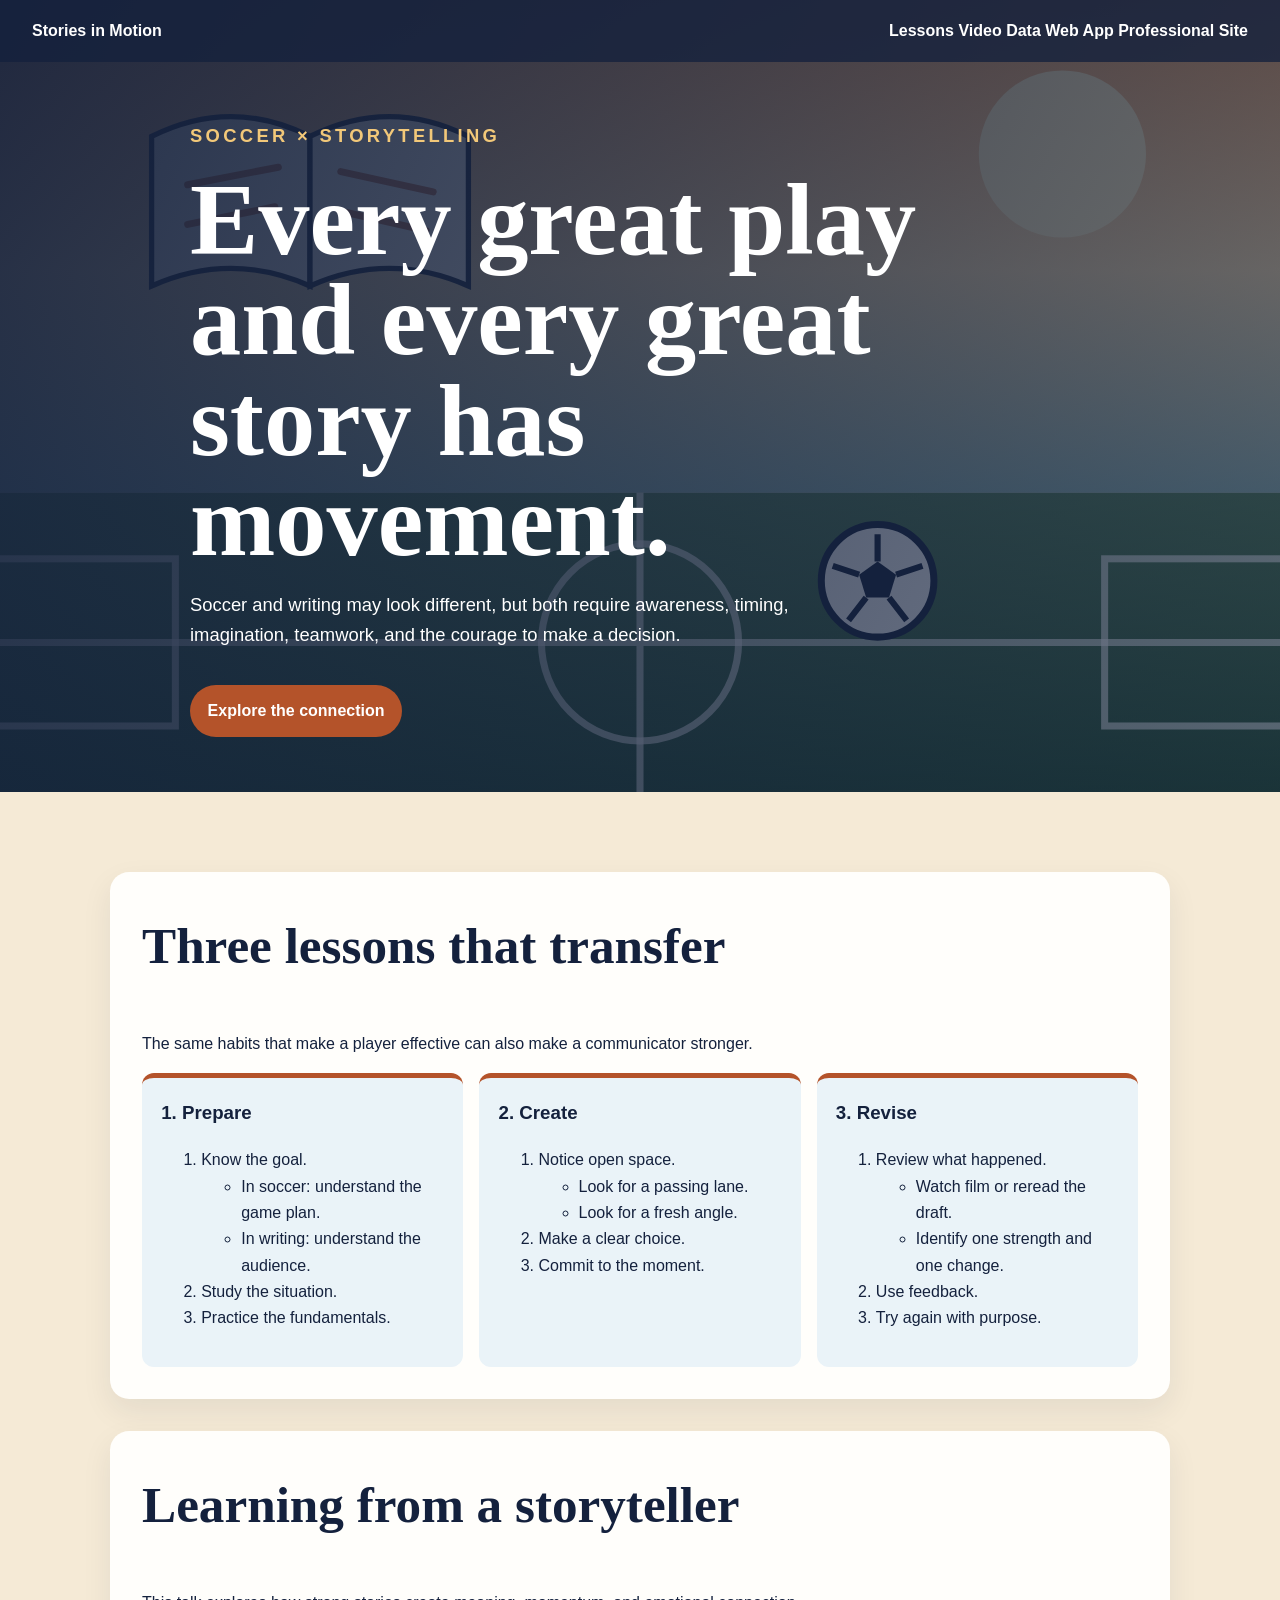
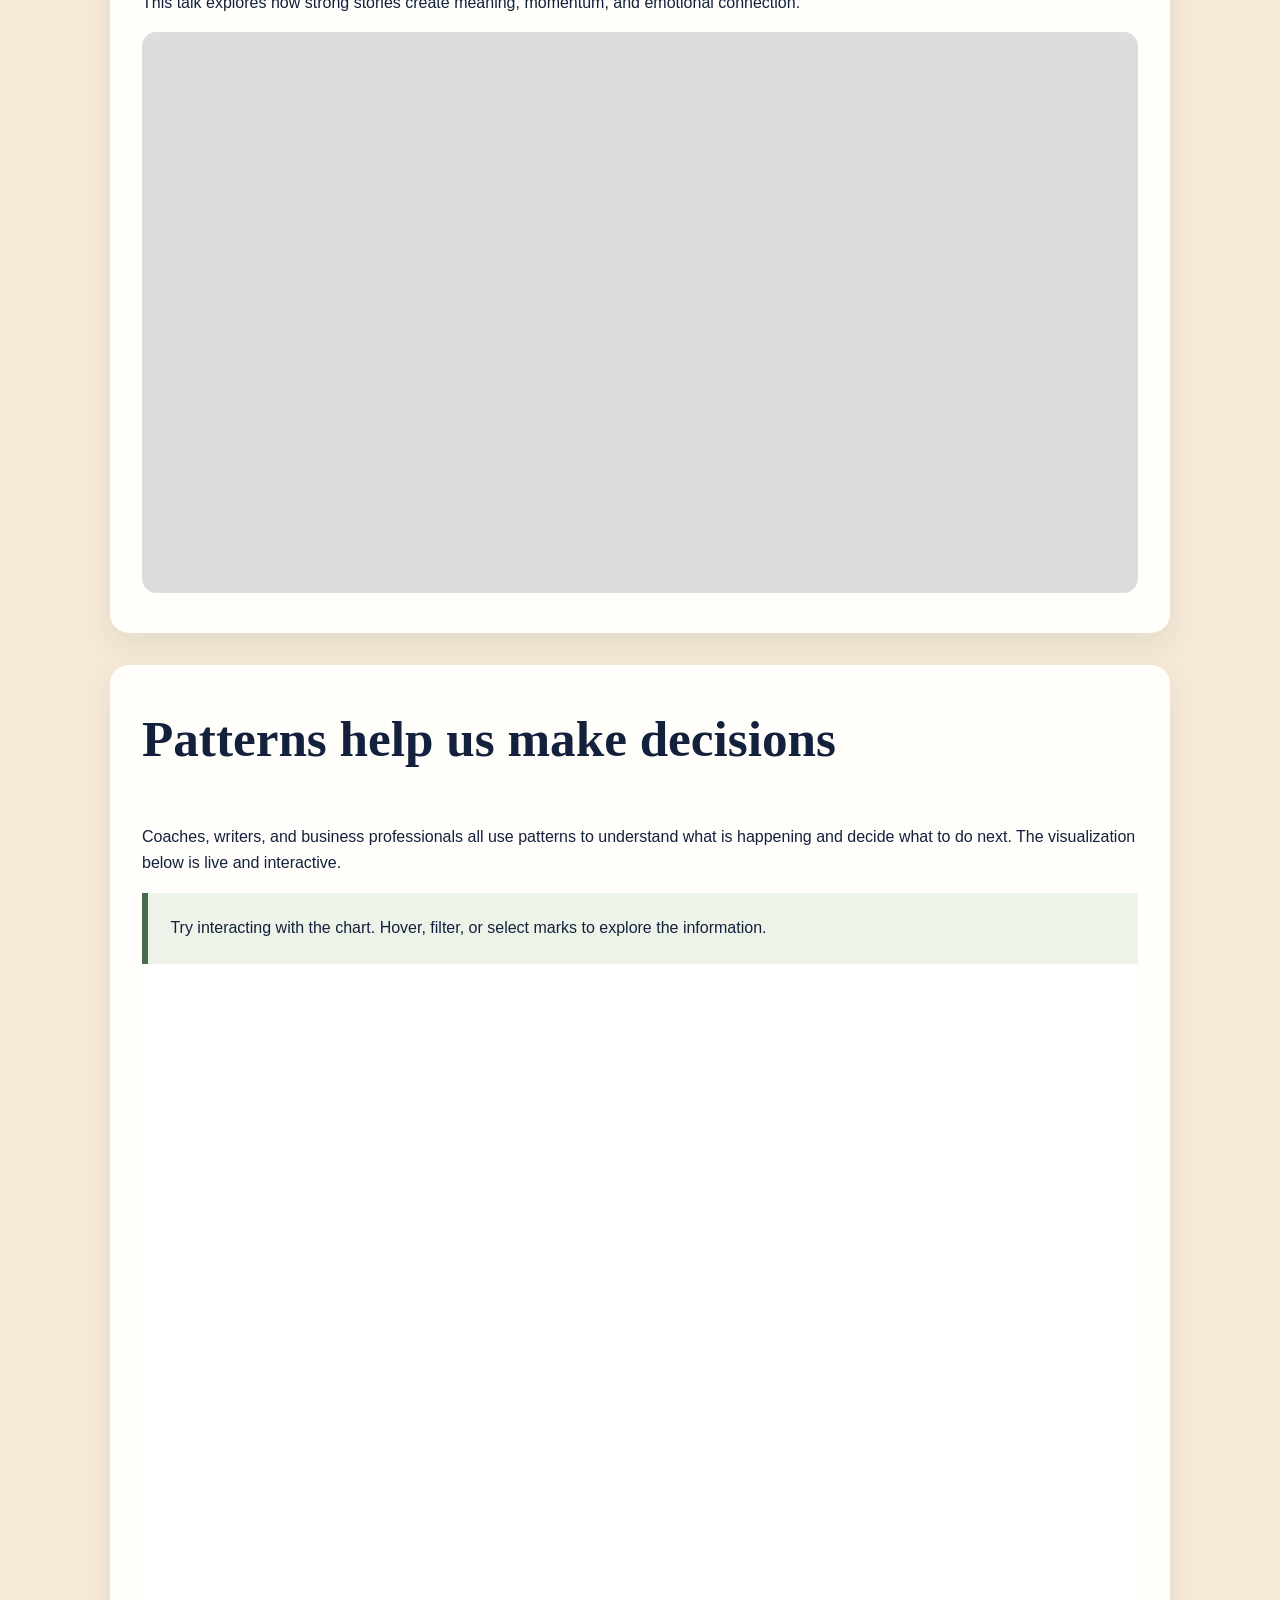
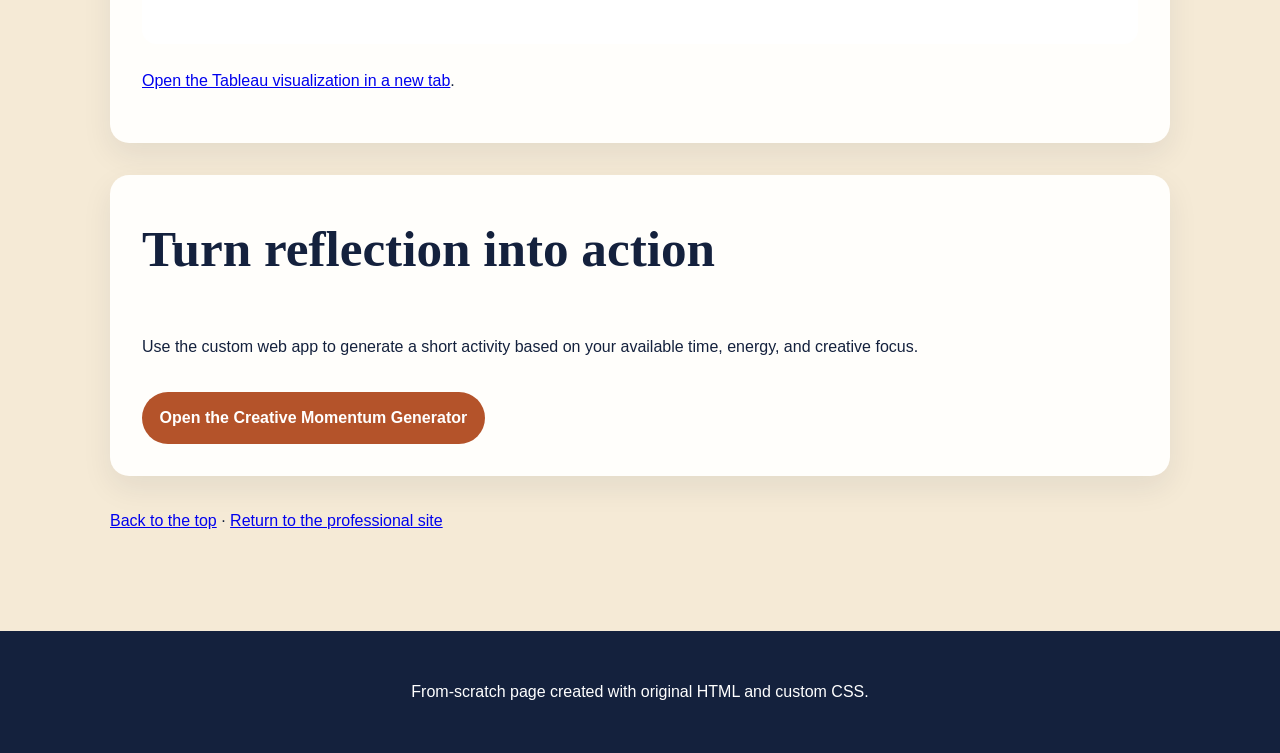
==== scratch.html @ 2864b93c "upload final website commite directly to the main branch" ====
<!doctype html>
<html lang="en">
<head>
  <meta charset="utf-8">
  <meta name="viewport" content="width=device-width, initial-scale=1">
  <meta name="description" content="A from-scratch page exploring the connection between storytelling and soccer.">
  <title>Stories in Motion | Scratch Page</title>
  <link rel="icon" href="assets/img/favicon.svg" type="image/svg+xml">
  <link rel="stylesheet" href="assets/css/scratch.css">
</head>
<body id="top">
  <!-- This page is intentionally built from scratch without Bootstrap. -->
  <header class="scratch-header">
    <nav class="scratch-nav" aria-label="Scratch page navigation">
      <a href="#top">Stories in Motion</a>
      <div>
        <a href="#lessons">Lessons</a>
        <a href="#video">Video</a>
        <a href="#data">Data</a>
        <a href="app.html">Web App</a>
        <a href="index.html">Professional Site</a>
      </div>
    </nav>

    <div class="hero-inner">
      <p class="kicker">Soccer × Storytelling</p>
      <h1>Every great play and every great story has movement.</h1>
      <p>Soccer and writing may look different, but both require awareness, timing, imagination, teamwork, and the courage to make a decision.</p>
      <a class="scratch-button" href="#lessons">Explore the connection</a>
    </div>
  </header>

  <main class="content-wrap">
    <!-- DIV 1: Intro block -->
    <div class="story-block" id="lessons">
      <h2>Three lessons that transfer</h2>
      <p>The same habits that make a player effective can also make a communicator stronger.</p>

      <div class="three-column">
        <!-- DIV 2 -->
        <div class="lesson-card">
          <h3>1. Prepare</h3>
          <ol>
            <li>Know the goal.
              <ul>
                <li>In soccer: understand the game plan.</li>
                <li>In writing: understand the audience.</li>
              </ul>
            </li>
            <li>Study the situation.</li>
            <li>Practice the fundamentals.</li>
          </ol>
        </div>

        <!-- DIV 3 -->
        <div class="lesson-card">
          <h3>2. Create</h3>
          <ol>
            <li>Notice open space.
              <ul>
                <li>Look for a passing lane.</li>
                <li>Look for a fresh angle.</li>
              </ul>
            </li>
            <li>Make a clear choice.</li>
            <li>Commit to the moment.</li>
          </ol>
        </div>

        <!-- DIV 4 -->
        <div class="lesson-card">
          <h3>3. Revise</h3>
          <ol>
            <li>Review what happened.
              <ul>
                <li>Watch film or reread the draft.</li>
                <li>Identify one strength and one change.</li>
              </ul>
            </li>
            <li>Use feedback.</li>
            <li>Try again with purpose.</li>
          </ol>
        </div>
      </div>
    </div>

    <div class="story-block" id="video">
      <h2>Learning from a storyteller</h2>
      <p>This talk explores how strong stories create meaning, momentum, and emotional connection.</p>
      <iframe
        class="media-frame"
        src="https://www.youtube.com/embed/KxDwieKpawg"
        title="The clues to a great story by Andrew Stanton"
        allow="accelerometer; autoplay; clipboard-write; encrypted-media; gyroscope; picture-in-picture; web-share"
        referrerpolicy="strict-origin-when-cross-origin"
        allowfullscreen>
      </iframe>
    </div>

    <div class="story-block" id="data">
      <h2>Patterns help us make decisions</h2>
      <p>Coaches, writers, and business professionals all use patterns to understand what is happening and decide what to do next. The visualization below is live and interactive.</p>
      <div class="callout">
        Try interacting with the chart. Hover, filter, or select marks to explore the information.
      </div>
      <iframe
        class="tableau-frame"
        src="https://public.tableau.com/views/RegionalSampleWorkbook/Flights?:showVizHome=no&amp;:embed=true"
        title="Interactive Tableau Public sample visualization"
        loading="lazy">
      </iframe>
      <p><a href="https://public.tableau.com/views/RegionalSampleWorkbook/Flights?:showVizHome=no" target="_blank" rel="noopener">Open the Tableau visualization in a new tab</a>.</p>
    </div>

    <div class="story-block">
      <h2>Turn reflection into action</h2>
      <p>Use the custom web app to generate a short activity based on your available time, energy, and creative focus.</p>
      <a class="scratch-button" href="app.html">Open the Creative Momentum Generator</a>
    </div>

    <p><a href="#top">Back to the top</a> · <a href="index.html">Return to the professional site</a></p>
  </main>

  <footer class="scratch-footer">
    <p>From-scratch page created with original HTML and custom CSS.</p>
  </footer>
</body>
</html>
---- assets/css/scratch.css ----
:root {
  --navy: #14213d;
  --sand: #f5ead6;
  --rust: #b4532a;
  --field: #486b4a;
  --sky: #eaf3f8;
  --white: #fffefb;
}

* {
  box-sizing: border-box;
}

html {
  scroll-behavior: smooth;
}

body {
  margin: 0;
  color: var(--navy);
  background: var(--sand);
  font-family: "Trebuchet MS", Arial, sans-serif;
  line-height: 1.65;
}

.scratch-header {
  min-height: 88vh;
  display: grid;
  align-items: center;
  padding: 2rem;
  color: white;
  background:
    linear-gradient(115deg, rgba(20, 33, 61, 0.94), rgba(20, 33, 61, 0.58)),
    url("../img/story-field.svg") center/cover no-repeat;
}

.scratch-nav {
  position: absolute;
  top: 0;
  left: 0;
  width: 100%;
  padding: 1.1rem 2rem;
  display: flex;
  flex-wrap: wrap;
  gap: 1rem;
  justify-content: space-between;
  align-items: center;
  background: rgba(20, 33, 61, 0.78);
}

.scratch-nav a {
  color: white;
  text-decoration: none;
  font-weight: 700;
}

.scratch-nav a:hover {
  text-decoration: underline;
}

.hero-inner {
  width: min(900px, 100%);
  margin: 0 auto;
  padding-top: 3rem;
}

.kicker {
  color: #f2c879;
  font-weight: 800;
  letter-spacing: 0.18em;
  text-transform: uppercase;
}

.scratch-header h1 {
  max-width: 850px;
  margin: 0.2rem 0 1rem;
  font-family: Georgia, "Times New Roman", serif;
  font-size: clamp(3rem, 8vw, 6.5rem);
  line-height: 0.98;
}

.hero-inner p {
  max-width: 650px;
  font-size: 1.15rem;
}

.scratch-button {
  display: inline-block;
  margin-top: 1rem;
  padding: 0.8rem 1.1rem;
  border-radius: 999px;
  background: var(--rust);
  color: white;
  text-decoration: none;
  font-weight: 800;
}

.scratch-button:hover {
  background: #8f3f1e;
}

.content-wrap {
  width: min(1060px, calc(100% - 2rem));
  margin: 0 auto;
  padding: 5rem 0;
}

.story-block {
  margin-bottom: 2rem;
  padding: 2rem;
  border-radius: 1.2rem;
  background: var(--white);
  box-shadow: 0 12px 30px rgba(20, 33, 61, 0.08);
}

.story-block h2 {
  margin-top: 0;
  font-family: Georgia, "Times New Roman", serif;
  font-size: clamp(2rem, 5vw, 3.2rem);
}

.three-column {
  display: grid;
  grid-template-columns: repeat(3, 1fr);
  gap: 1rem;
}

.lesson-card {
  padding: 1.2rem;
  border-top: 5px solid var(--rust);
  border-radius: 0.75rem;
  background: var(--sky);
}

.lesson-card h3 {
  margin-top: 0;
}

.media-frame {
  width: 100%;
  aspect-ratio: 16 / 9;
  border: 0;
  border-radius: 0.9rem;
  background: #ddd;
}

.tableau-frame {
  width: 100%;
  min-height: 680px;
  border: 0;
  border-radius: 0.9rem;
  background: white;
}

.callout {
  padding: 1.4rem;
  border-left: 6px solid var(--field);
  background: #edf3e9;
}

.scratch-footer {
  padding: 2rem;
  text-align: center;
  background: var(--navy);
  color: white;
}

.scratch-footer a {
  color: #f2c879;
}

@media (max-width: 800px) {
  .three-column {
    grid-template-columns: 1fr;
  }

  .scratch-nav {
    position: static;
  }

  .scratch-header {
    padding: 0;
  }

  .hero-inner {
    padding: 5rem 1.2rem;
  }

  .tableau-frame {
    min-height: 520px;
  }
}
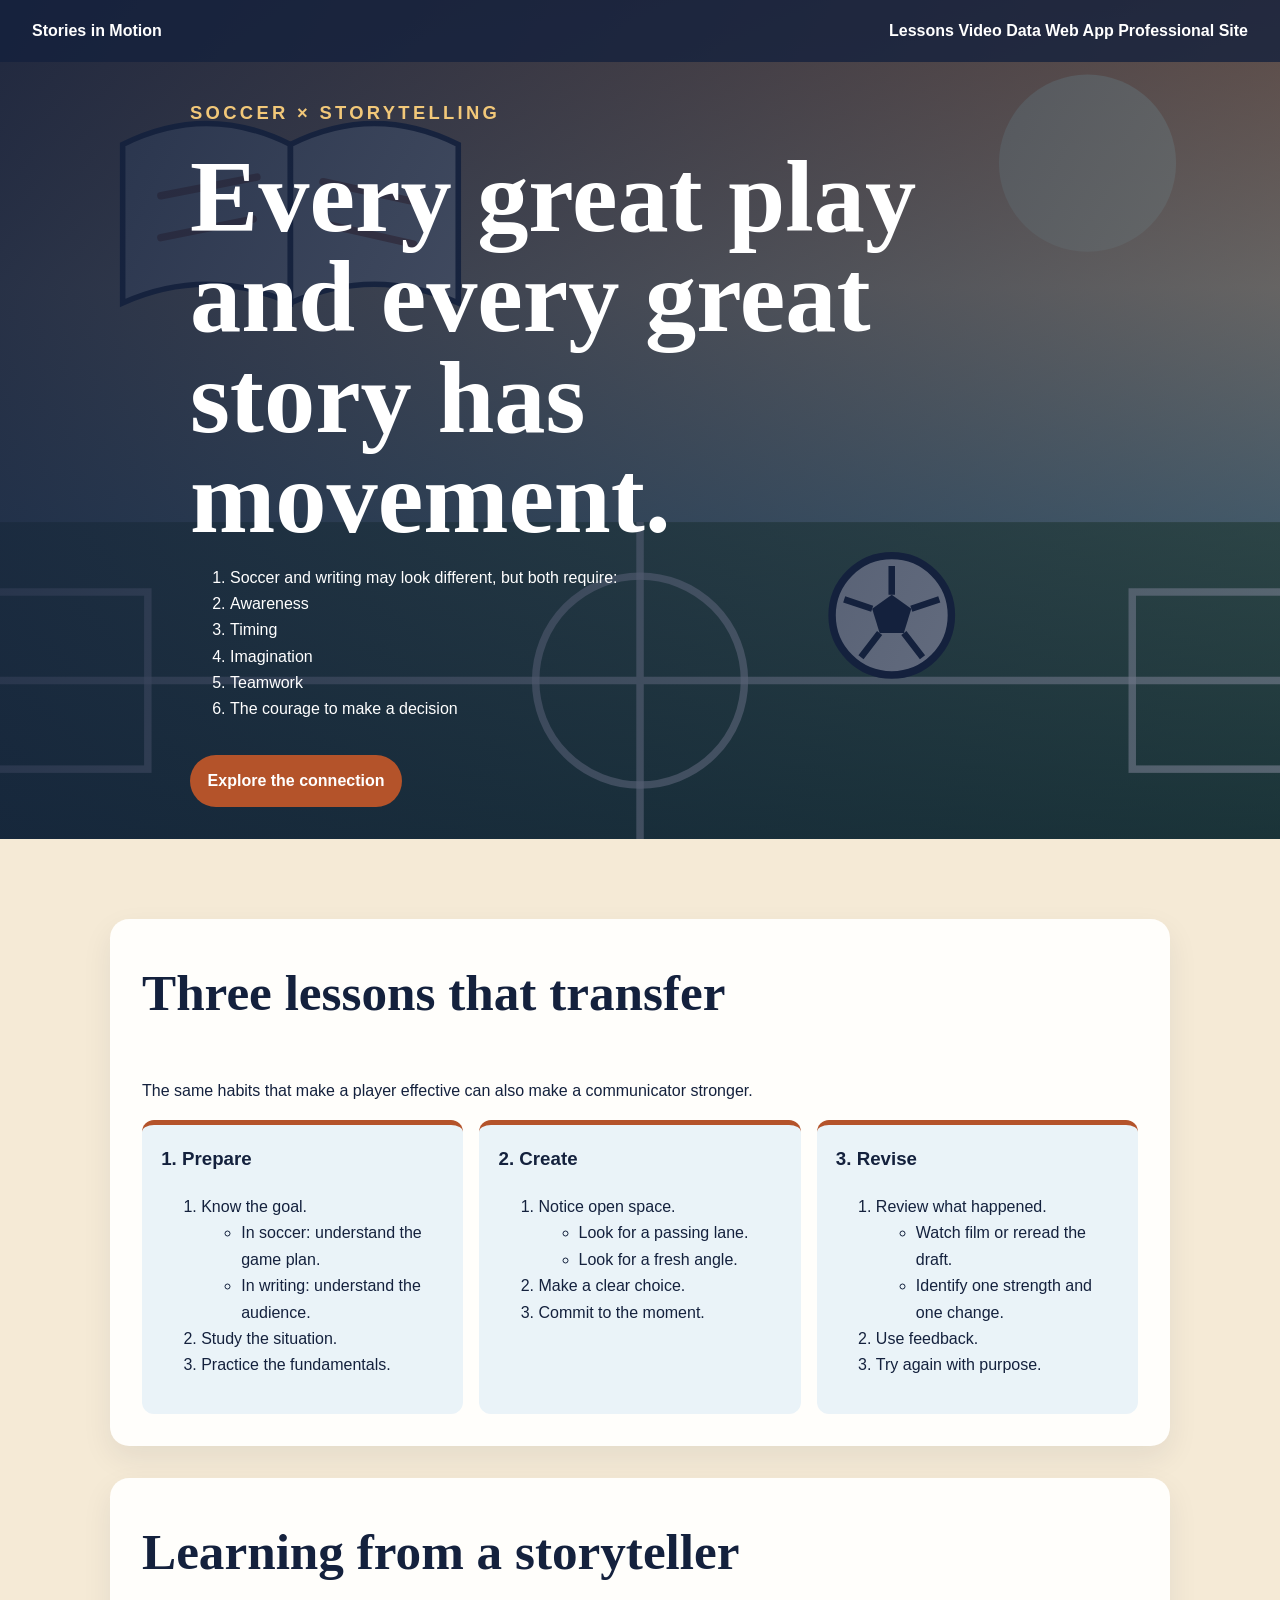
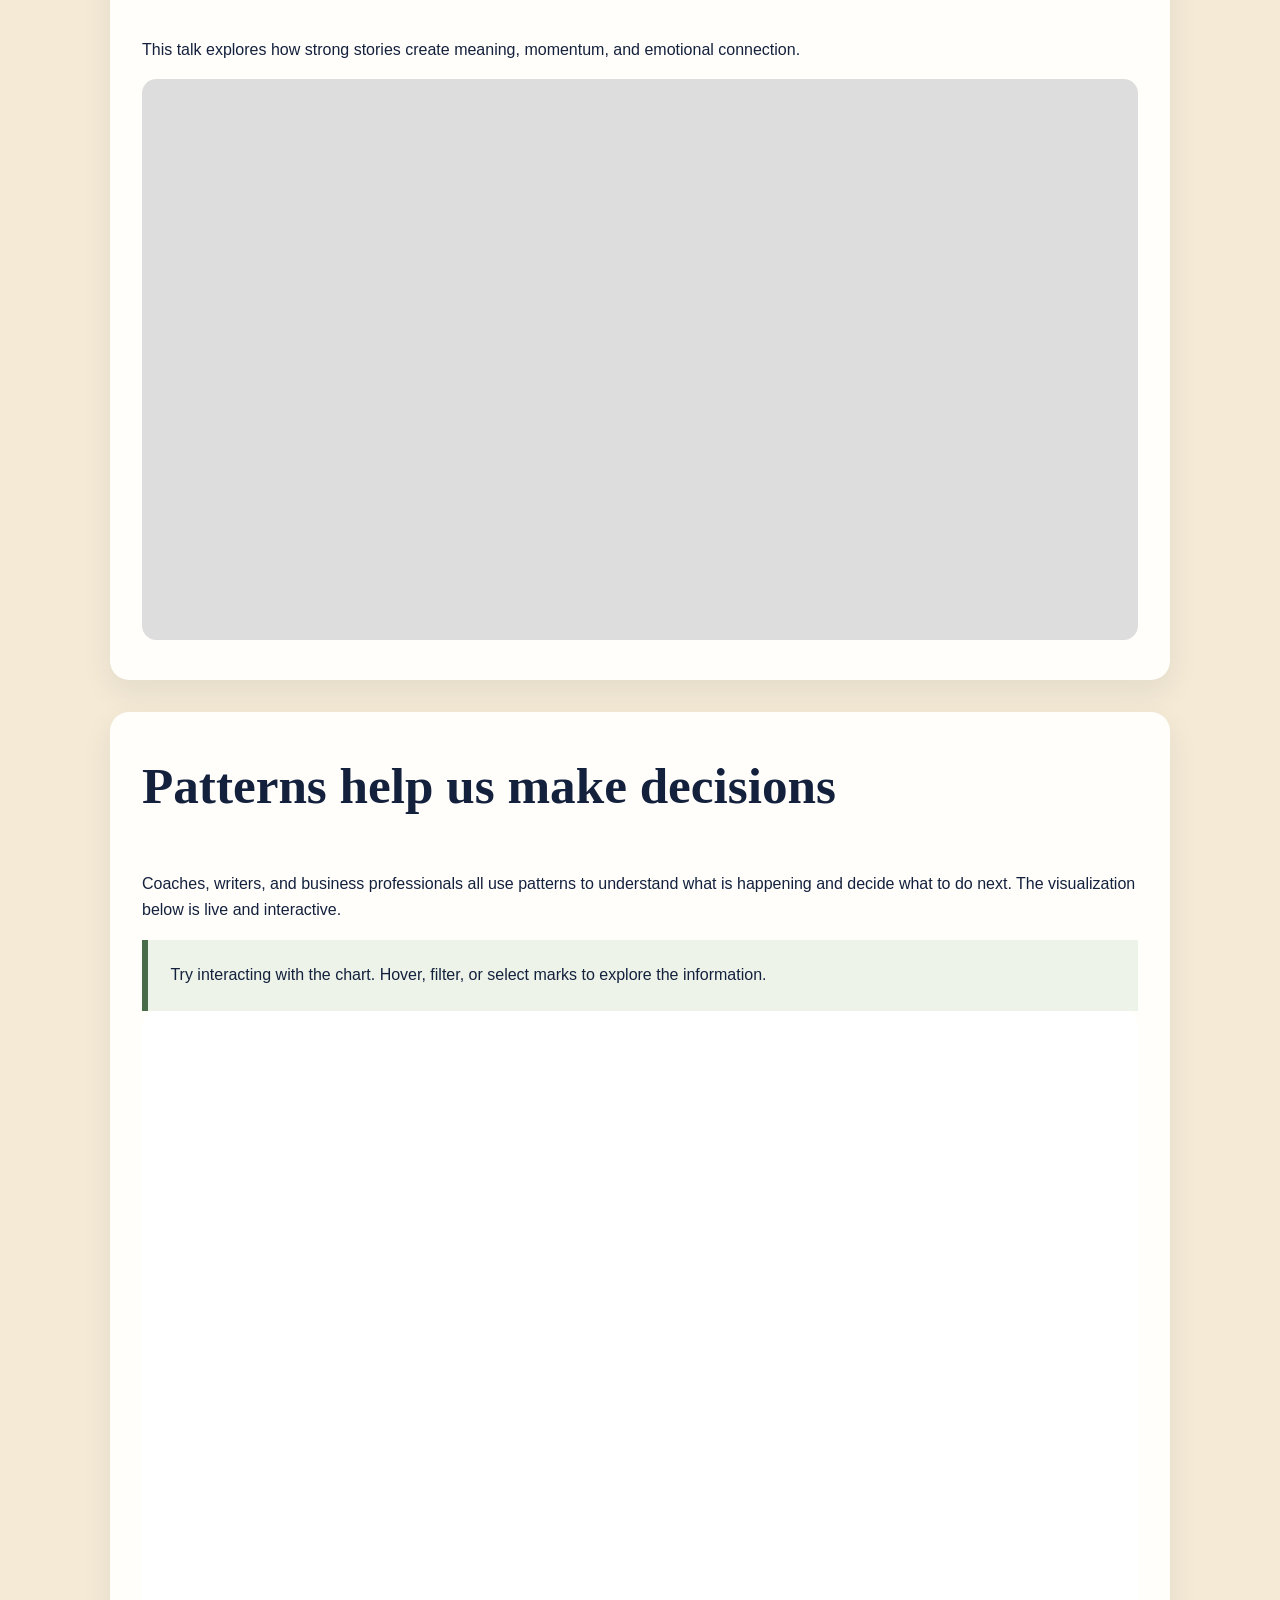
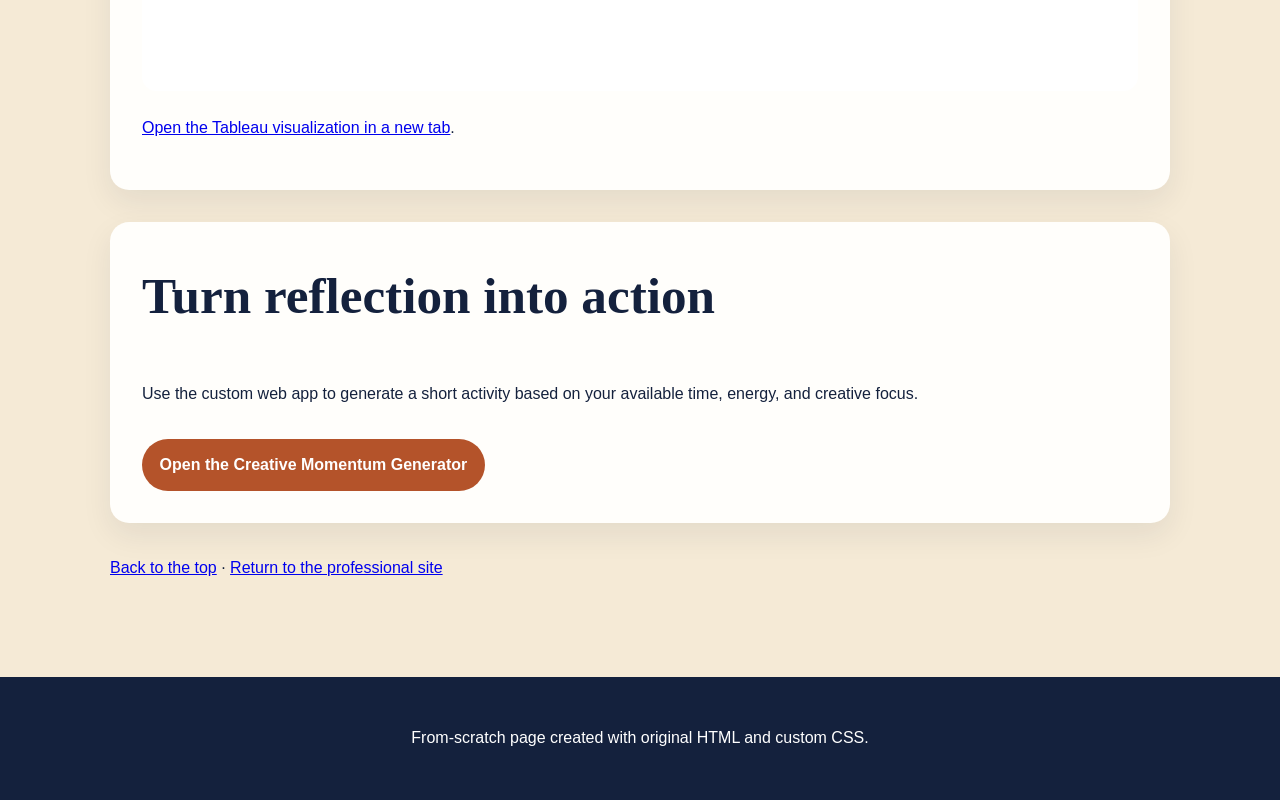
==== commit 986357dd: "Add nested list to soccer and writing section." ====
--- a/scratch.html
+++ b/scratch.html
@@ -25,7 +25,19 @@
     <div class="hero-inner">
       <p class="kicker">Soccer × Storytelling</p>
       <h1>Every great play and every great story has movement.</h1>
-      <p>Soccer and writing may look different, but both require awareness, timing, imagination, teamwork, and the courage to make a decision.</p>
+      <ol>
+        <li>
+          Soccer and writing may look different, but both require:
+      </ul>
+        <li>Awareness</li>
+        <li>Timing</li>
+        <li>Imagination</li>
+        <li>Teamwork</li>
+        <li>The courage to make a decision</li>
+      </ul>
+    </li>
+  </ol>
+
       <a class="scratch-button" href="#lessons">Explore the connection</a>
     </div>
   </header>
